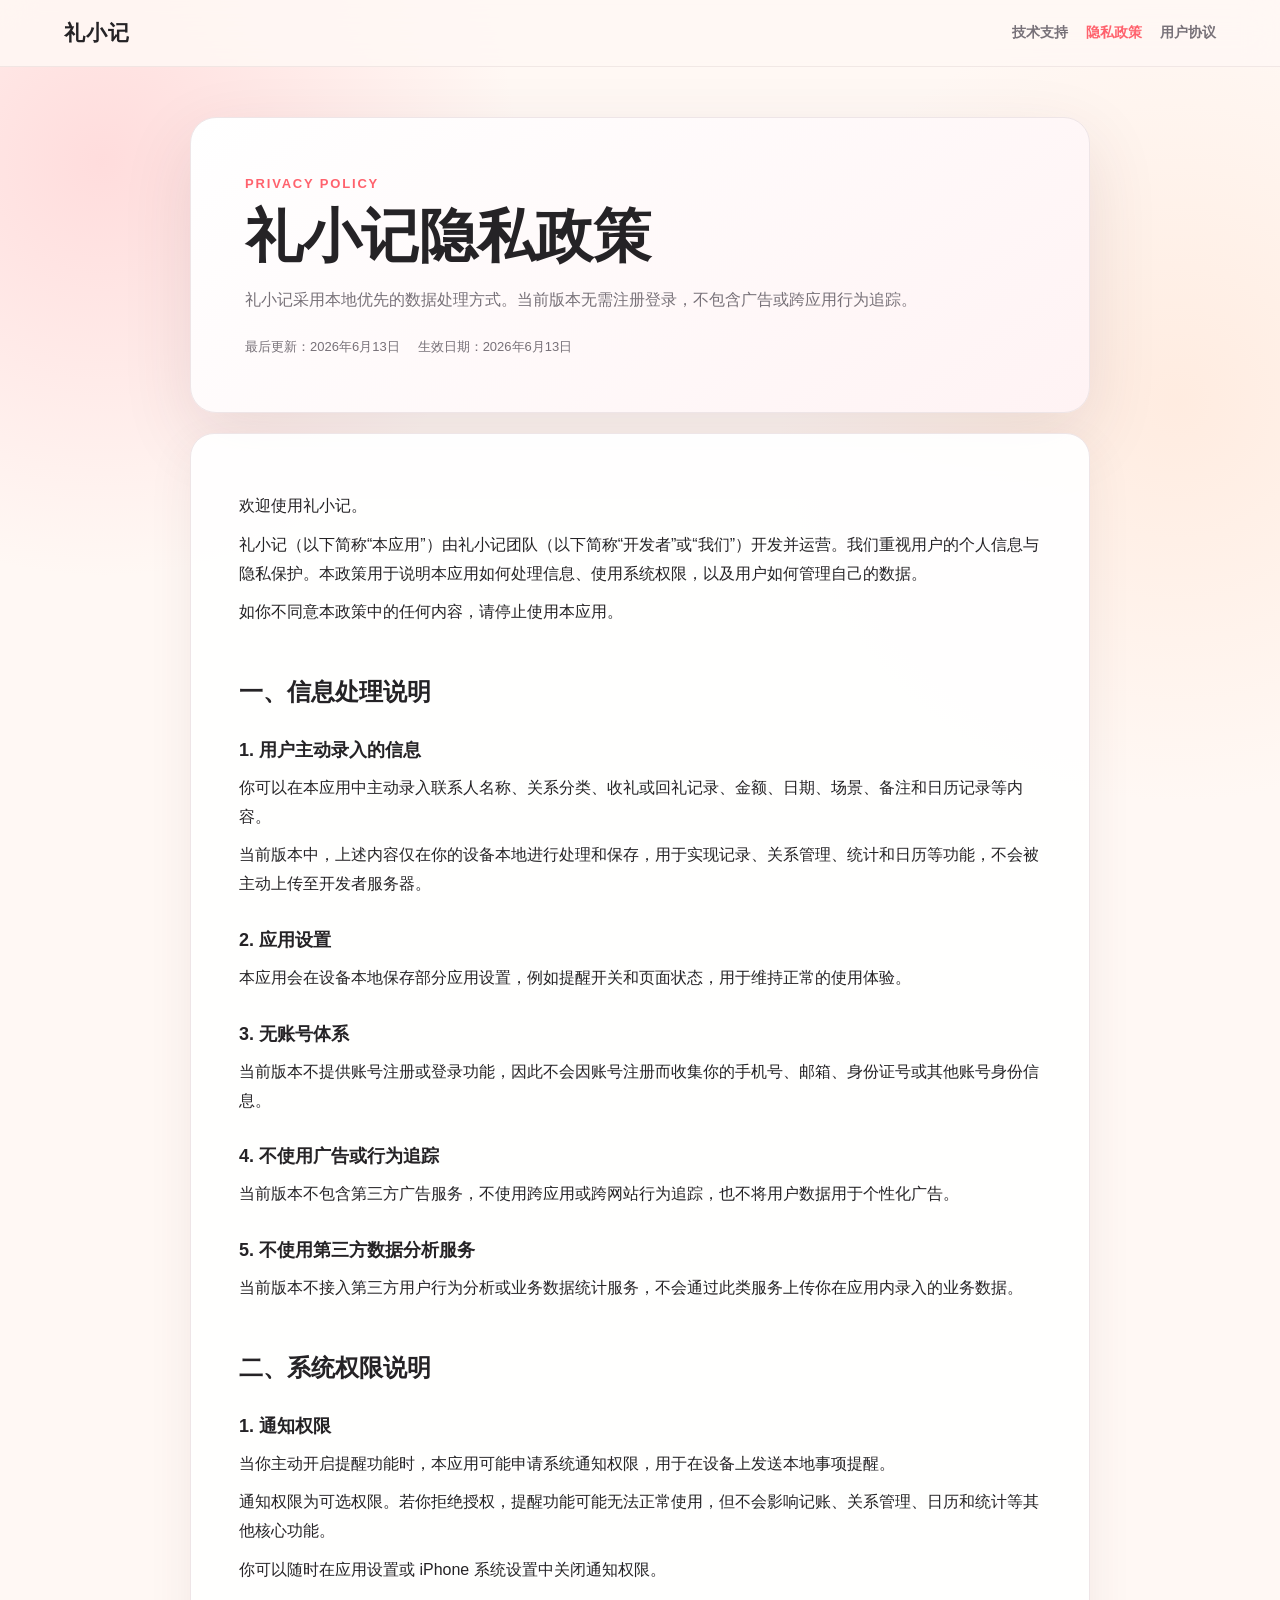
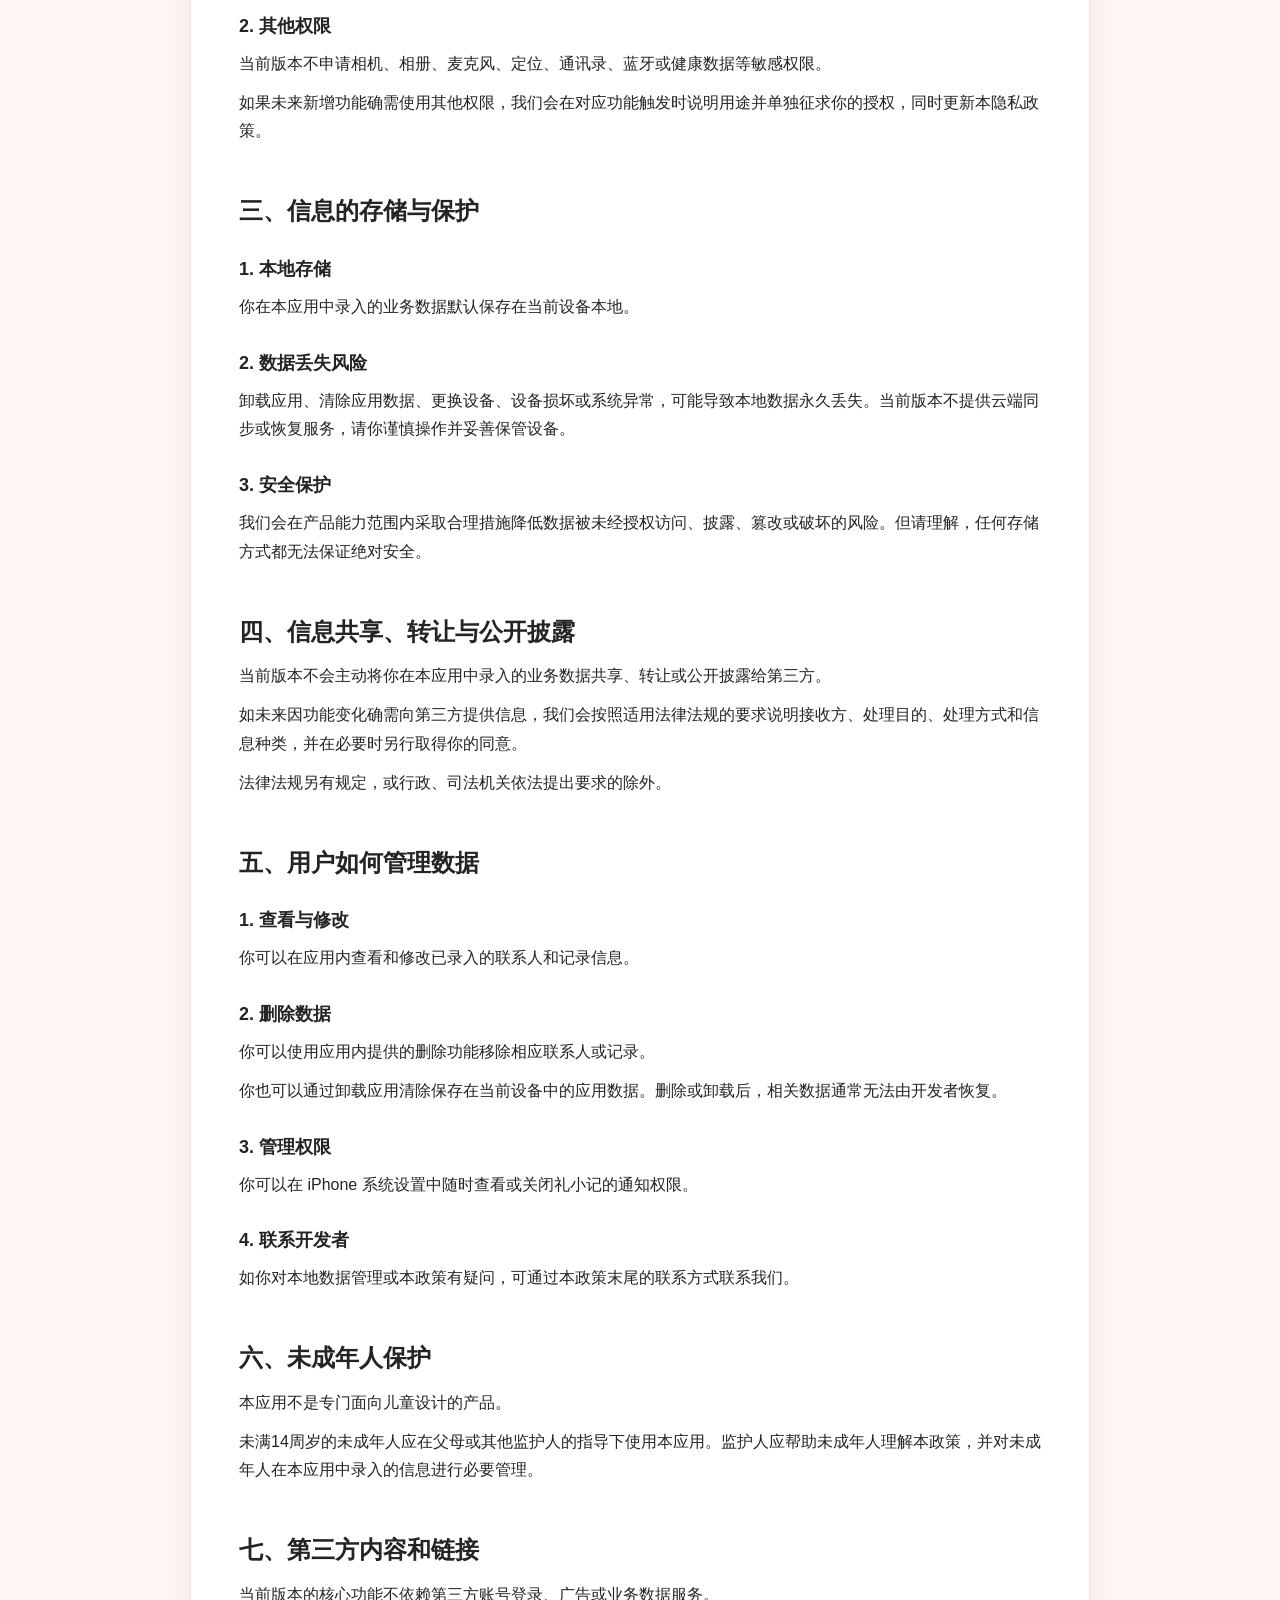
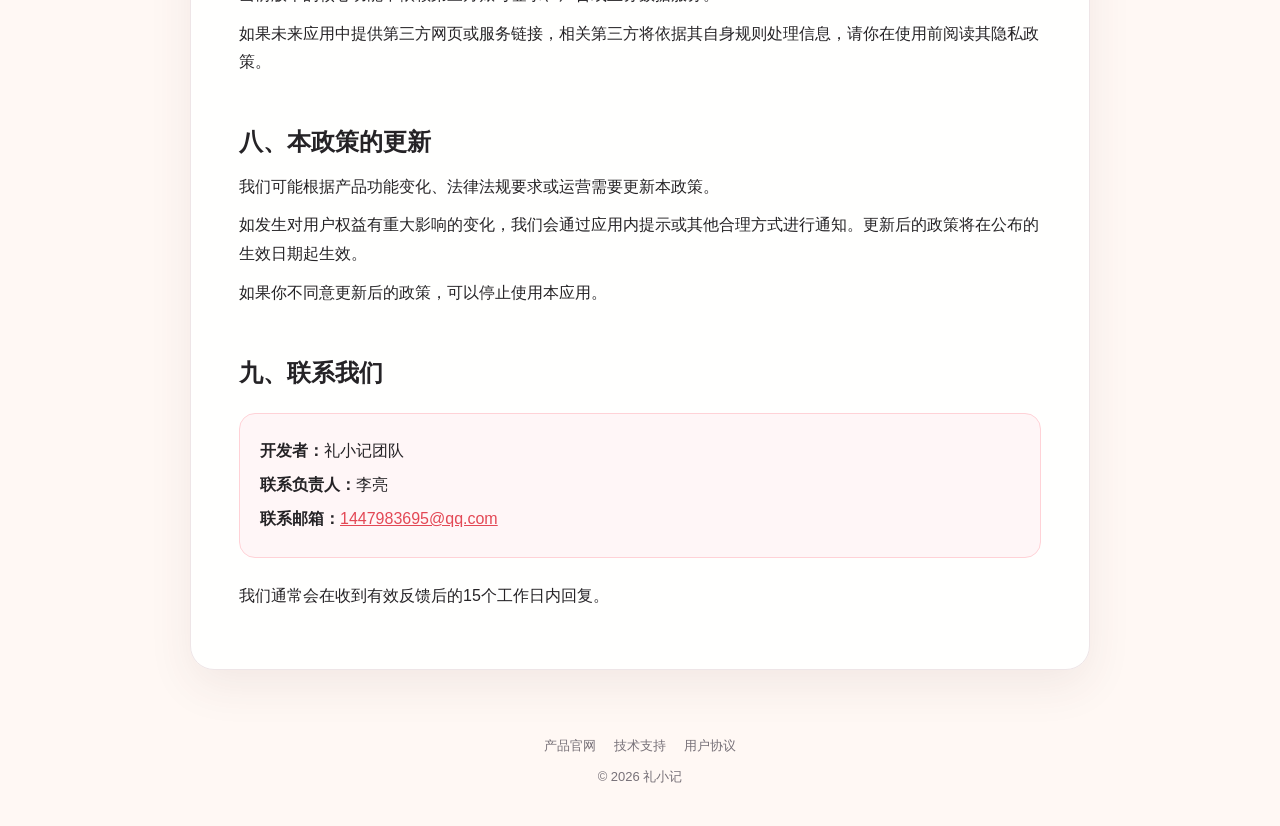
==== privacy.html @ 6ae8f080 "docs: publish App Store support pages" ====
<!DOCTYPE html>
<html lang="zh-CN">
<head>
  <meta charset="UTF-8">
  <meta name="viewport" content="width=device-width, initial-scale=1.0">
  <meta name="description" content="礼小记隐私政策，说明应用的信息处理、本地存储和权限使用方式。">
  <title>隐私政策 | 礼小记</title>
  <link rel="stylesheet" href="legal.css">
</head>
<body>
  <header class="legal-header">
    <a class="legal-brand" href="./">礼小记</a>
    <nav class="legal-nav" aria-label="法律与支持页面">
      <a href="support.html">技术支持</a>
      <a href="privacy.html" aria-current="page">隐私政策</a>
      <a href="terms.html">用户协议</a>
    </nav>
  </header>

  <main class="legal-main">
    <section class="legal-hero">
      <p class="legal-kicker">Privacy Policy</p>
      <h1>礼小记隐私政策</h1>
      <p class="legal-summary">礼小记采用本地优先的数据处理方式。当前版本无需注册登录，不包含广告或跨应用行为追踪。</p>
      <div class="legal-meta">
        <span>最后更新：2026年6月13日</span>
        <span>生效日期：2026年6月13日</span>
      </div>
    </section>

    <article class="legal-card">
      <p>欢迎使用礼小记。</p>
      <p>礼小记（以下简称“本应用”）由礼小记团队（以下简称“开发者”或“我们”）开发并运营。我们重视用户的个人信息与隐私保护。本政策用于说明本应用如何处理信息、使用系统权限，以及用户如何管理自己的数据。</p>
      <p>如你不同意本政策中的任何内容，请停止使用本应用。</p>

      <h2>一、信息处理说明</h2>
      <h3>1. 用户主动录入的信息</h3>
      <p>你可以在本应用中主动录入联系人名称、关系分类、收礼或回礼记录、金额、日期、场景、备注和日历记录等内容。</p>
      <p>当前版本中，上述内容仅在你的设备本地进行处理和保存，用于实现记录、关系管理、统计和日历等功能，不会被主动上传至开发者服务器。</p>

      <h3>2. 应用设置</h3>
      <p>本应用会在设备本地保存部分应用设置，例如提醒开关和页面状态，用于维持正常的使用体验。</p>

      <h3>3. 无账号体系</h3>
      <p>当前版本不提供账号注册或登录功能，因此不会因账号注册而收集你的手机号、邮箱、身份证号或其他账号身份信息。</p>

      <h3>4. 不使用广告或行为追踪</h3>
      <p>当前版本不包含第三方广告服务，不使用跨应用或跨网站行为追踪，也不将用户数据用于个性化广告。</p>

      <h3>5. 不使用第三方数据分析服务</h3>
      <p>当前版本不接入第三方用户行为分析或业务数据统计服务，不会通过此类服务上传你在应用内录入的业务数据。</p>

      <h2>二、系统权限说明</h2>
      <h3>1. 通知权限</h3>
      <p>当你主动开启提醒功能时，本应用可能申请系统通知权限，用于在设备上发送本地事项提醒。</p>
      <p>通知权限为可选权限。若你拒绝授权，提醒功能可能无法正常使用，但不会影响记账、关系管理、日历和统计等其他核心功能。</p>
      <p>你可以随时在应用设置或 iPhone 系统设置中关闭通知权限。</p>

      <h3>2. 其他权限</h3>
      <p>当前版本不申请相机、相册、麦克风、定位、通讯录、蓝牙或健康数据等敏感权限。</p>
      <p>如果未来新增功能确需使用其他权限，我们会在对应功能触发时说明用途并单独征求你的授权，同时更新本隐私政策。</p>

      <h2>三、信息的存储与保护</h2>
      <h3>1. 本地存储</h3>
      <p>你在本应用中录入的业务数据默认保存在当前设备本地。</p>

      <h3>2. 数据丢失风险</h3>
      <p>卸载应用、清除应用数据、更换设备、设备损坏或系统异常，可能导致本地数据永久丢失。当前版本不提供云端同步或恢复服务，请你谨慎操作并妥善保管设备。</p>

      <h3>3. 安全保护</h3>
      <p>我们会在产品能力范围内采取合理措施降低数据被未经授权访问、披露、篡改或破坏的风险。但请理解，任何存储方式都无法保证绝对安全。</p>

      <h2>四、信息共享、转让与公开披露</h2>
      <p>当前版本不会主动将你在本应用中录入的业务数据共享、转让或公开披露给第三方。</p>
      <p>如未来因功能变化确需向第三方提供信息，我们会按照适用法律法规的要求说明接收方、处理目的、处理方式和信息种类，并在必要时另行取得你的同意。</p>
      <p>法律法规另有规定，或行政、司法机关依法提出要求的除外。</p>

      <h2>五、用户如何管理数据</h2>
      <h3>1. 查看与修改</h3>
      <p>你可以在应用内查看和修改已录入的联系人和记录信息。</p>

      <h3>2. 删除数据</h3>
      <p>你可以使用应用内提供的删除功能移除相应联系人或记录。</p>
      <p>你也可以通过卸载应用清除保存在当前设备中的应用数据。删除或卸载后，相关数据通常无法由开发者恢复。</p>

      <h3>3. 管理权限</h3>
      <p>你可以在 iPhone 系统设置中随时查看或关闭礼小记的通知权限。</p>

      <h3>4. 联系开发者</h3>
      <p>如你对本地数据管理或本政策有疑问，可通过本政策末尾的联系方式联系我们。</p>

      <h2>六、未成年人保护</h2>
      <p>本应用不是专门面向儿童设计的产品。</p>
      <p>未满14周岁的未成年人应在父母或其他监护人的指导下使用本应用。监护人应帮助未成年人理解本政策，并对未成年人在本应用中录入的信息进行必要管理。</p>

      <h2>七、第三方内容和链接</h2>
      <p>当前版本的核心功能不依赖第三方账号登录、广告或业务数据服务。</p>
      <p>如果未来应用中提供第三方网页或服务链接，相关第三方将依据其自身规则处理信息，请你在使用前阅读其隐私政策。</p>

      <h2>八、本政策的更新</h2>
      <p>我们可能根据产品功能变化、法律法规要求或运营需要更新本政策。</p>
      <p>如发生对用户权益有重大影响的变化，我们会通过应用内提示或其他合理方式进行通知。更新后的政策将在公布的生效日期起生效。</p>
      <p>如果你不同意更新后的政策，可以停止使用本应用。</p>

      <h2>九、联系我们</h2>
      <div class="contact-box">
        <p><strong>开发者：</strong>礼小记团队</p>
        <p><strong>联系负责人：</strong>李亮</p>
        <p><strong>联系邮箱：</strong><a href="mailto:1447983695@qq.com">1447983695@qq.com</a></p>
      </div>
      <p>我们通常会在收到有效反馈后的15个工作日内回复。</p>
    </article>
  </main>

  <footer class="legal-footer">
    <nav>
      <a href="./">产品官网</a>
      <a href="support.html">技术支持</a>
      <a href="terms.html">用户协议</a>
    </nav>
    <span>© 2026 礼小记</span>
  </footer>
</body>
</html>
---- legal.css ----
:root {
  --page-bg: #fff8f4;
  --surface: rgba(255, 255, 255, 0.94);
  --ink: #252326;
  --muted: #777178;
  --accent: #ff626d;
  --accent-soft: #ffe1e4;
  --line: #eee5e7;
  --shadow: 0 24px 70px rgba(91, 49, 55, 0.12);
}

* {
  box-sizing: border-box;
}

html {
  scroll-behavior: smooth;
}

body {
  margin: 0;
  min-height: 100vh;
  color: var(--ink);
  background:
    radial-gradient(circle at 8% 4%, rgba(255, 167, 175, 0.34), transparent 26rem),
    radial-gradient(circle at 92% 10%, rgba(255, 216, 192, 0.38), transparent 25rem),
    var(--page-bg);
  font-family: -apple-system, BlinkMacSystemFont, "PingFang SC", "Microsoft YaHei", sans-serif;
  line-height: 1.8;
}

a {
  color: #e34855;
}

.legal-header {
  position: sticky;
  top: 0;
  z-index: 10;
  display: flex;
  align-items: center;
  justify-content: space-between;
  gap: 20px;
  padding: 14px clamp(18px, 5vw, 64px);
  background: rgba(255, 248, 244, 0.88);
  border-bottom: 1px solid rgba(122, 91, 96, 0.1);
  backdrop-filter: blur(16px);
}

.legal-brand {
  color: var(--ink);
  text-decoration: none;
  font-size: 21px;
  font-weight: 900;
  letter-spacing: 0.05em;
}

.legal-nav {
  display: flex;
  flex-wrap: wrap;
  justify-content: flex-end;
  gap: 8px 18px;
}

.legal-nav a {
  color: var(--muted);
  text-decoration: none;
  font-size: 14px;
  font-weight: 700;
}

.legal-nav a[aria-current="page"] {
  color: var(--accent);
}

.legal-main {
  width: min(900px, calc(100% - 28px));
  margin: 50px auto 64px;
}

.legal-hero {
  margin-bottom: 20px;
  padding: clamp(28px, 6vw, 54px);
  border: 1px solid var(--line);
  border-radius: 26px;
  background: linear-gradient(145deg, #fff, #fff3f4);
  box-shadow: var(--shadow);
}

.legal-kicker {
  margin: 0 0 8px;
  color: var(--accent);
  font-size: 13px;
  font-weight: 900;
  letter-spacing: 0.14em;
  text-transform: uppercase;
}

.legal-hero h1 {
  margin: 0;
  font-size: clamp(34px, 7vw, 58px);
  line-height: 1.15;
}

.legal-summary {
  max-width: 680px;
  margin: 16px 0 0;
  color: var(--muted);
  font-size: 16px;
}

.legal-meta {
  display: flex;
  flex-wrap: wrap;
  gap: 8px 18px;
  margin-top: 20px;
  color: var(--muted);
  font-size: 13px;
}

.legal-card {
  padding: clamp(24px, 5vw, 48px);
  border: 1px solid var(--line);
  border-radius: 24px;
  background: var(--surface);
  box-shadow: 0 16px 45px rgba(91, 49, 55, 0.08);
}

.legal-card h2 {
  margin: 42px 0 14px;
  padding-top: 6px;
  font-size: 24px;
  line-height: 1.4;
}

.legal-card h2:first-child {
  margin-top: 0;
}

.legal-card h3 {
  margin: 28px 0 10px;
  font-size: 18px;
  line-height: 1.5;
}

.legal-card p {
  margin: 10px 0;
}

.legal-card ul,
.legal-card ol {
  padding-left: 24px;
}

.legal-card li {
  margin: 7px 0;
}

.contact-box {
  margin: 24px 0;
  padding: 18px 20px;
  border: 1px solid #ffd2d7;
  border-radius: 16px;
  background: #fff6f7;
}

.contact-box p {
  margin: 5px 0;
}

.faq {
  margin-top: 18px;
  border-top: 1px solid var(--line);
}

.faq section {
  padding: 20px 0;
  border-bottom: 1px solid var(--line);
}

.faq h3 {
  margin: 0 0 8px;
}

.faq p {
  margin: 0;
  color: #555056;
}

.legal-footer {
  padding: 0 18px 38px;
  color: var(--muted);
  text-align: center;
  font-size: 13px;
}

.legal-footer nav {
  display: flex;
  flex-wrap: wrap;
  justify-content: center;
  gap: 8px 18px;
  margin-bottom: 8px;
}

.legal-footer a {
  color: var(--muted);
  text-decoration: none;
}

@media (max-width: 640px) {
  .legal-header {
    align-items: flex-start;
    flex-direction: column;
    gap: 8px;
  }

  .legal-nav {
    justify-content: flex-start;
  }

  .legal-main {
    margin-top: 24px;
  }
}
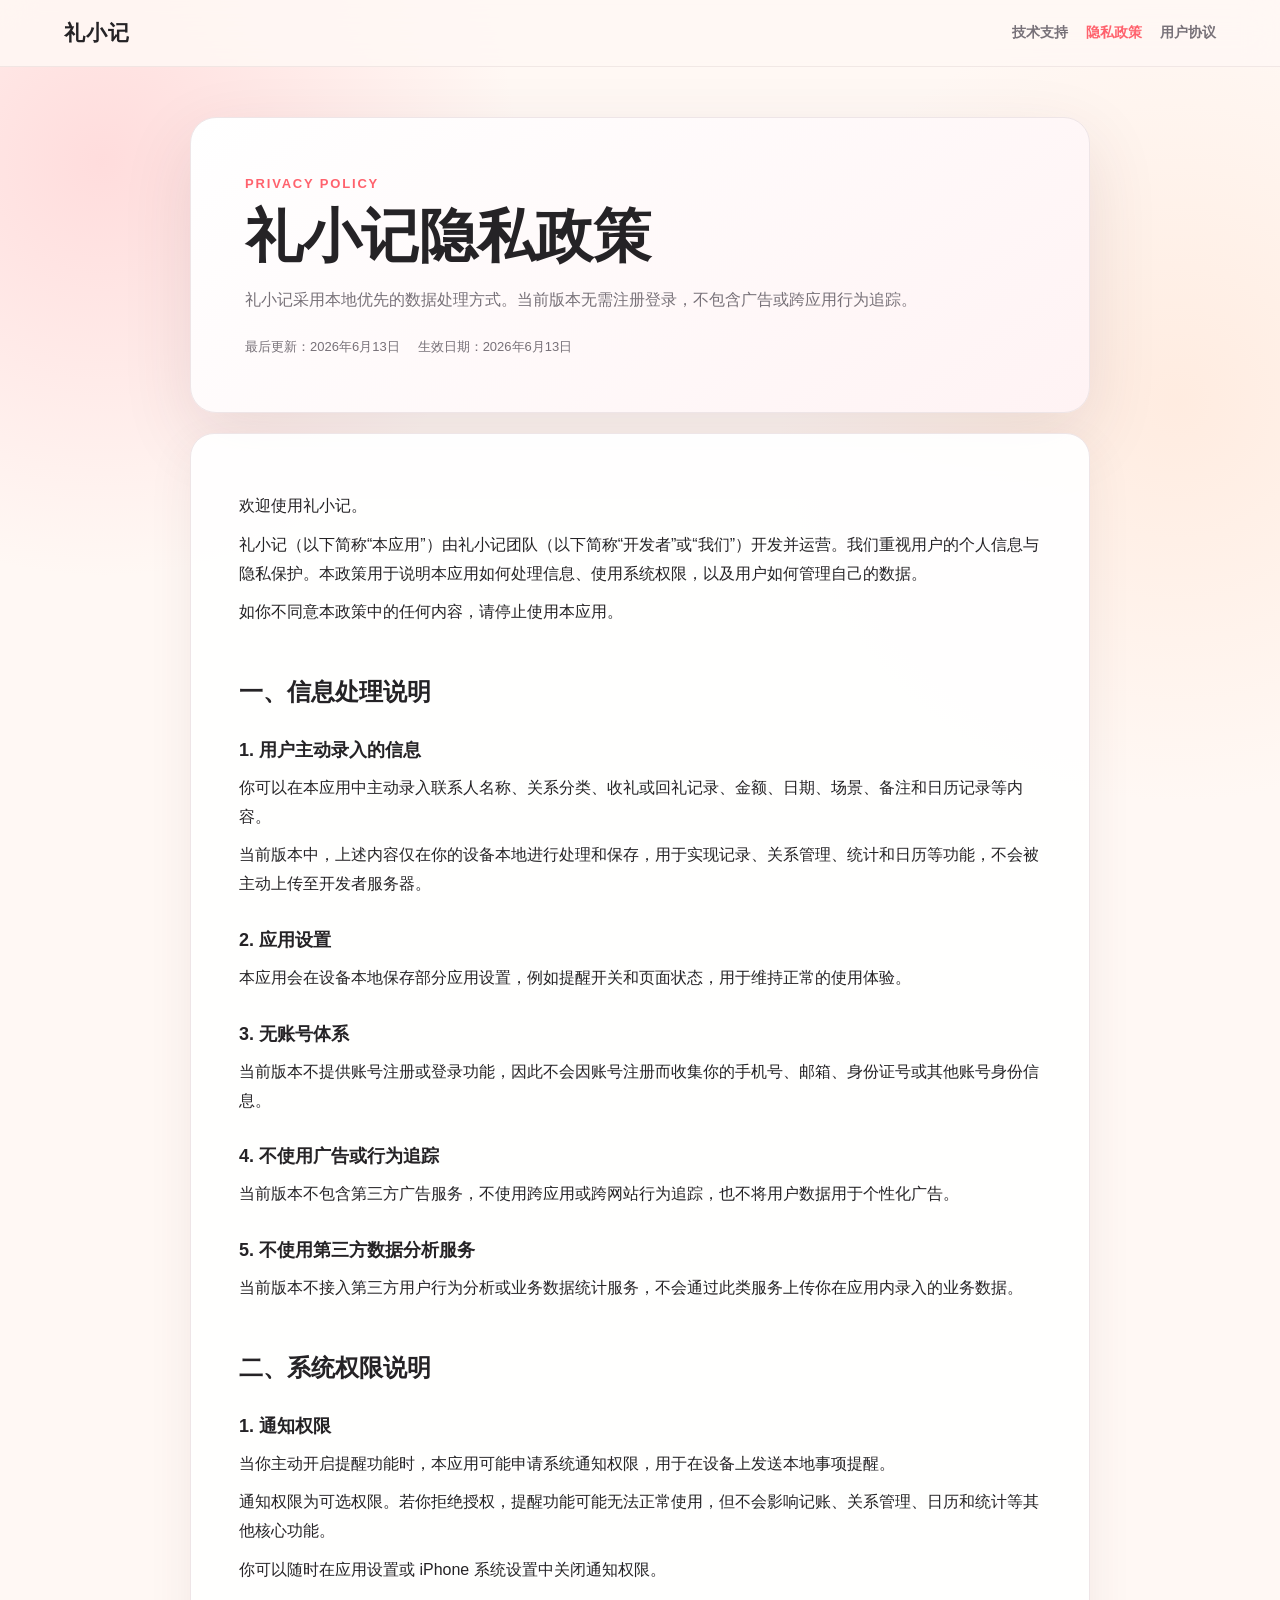
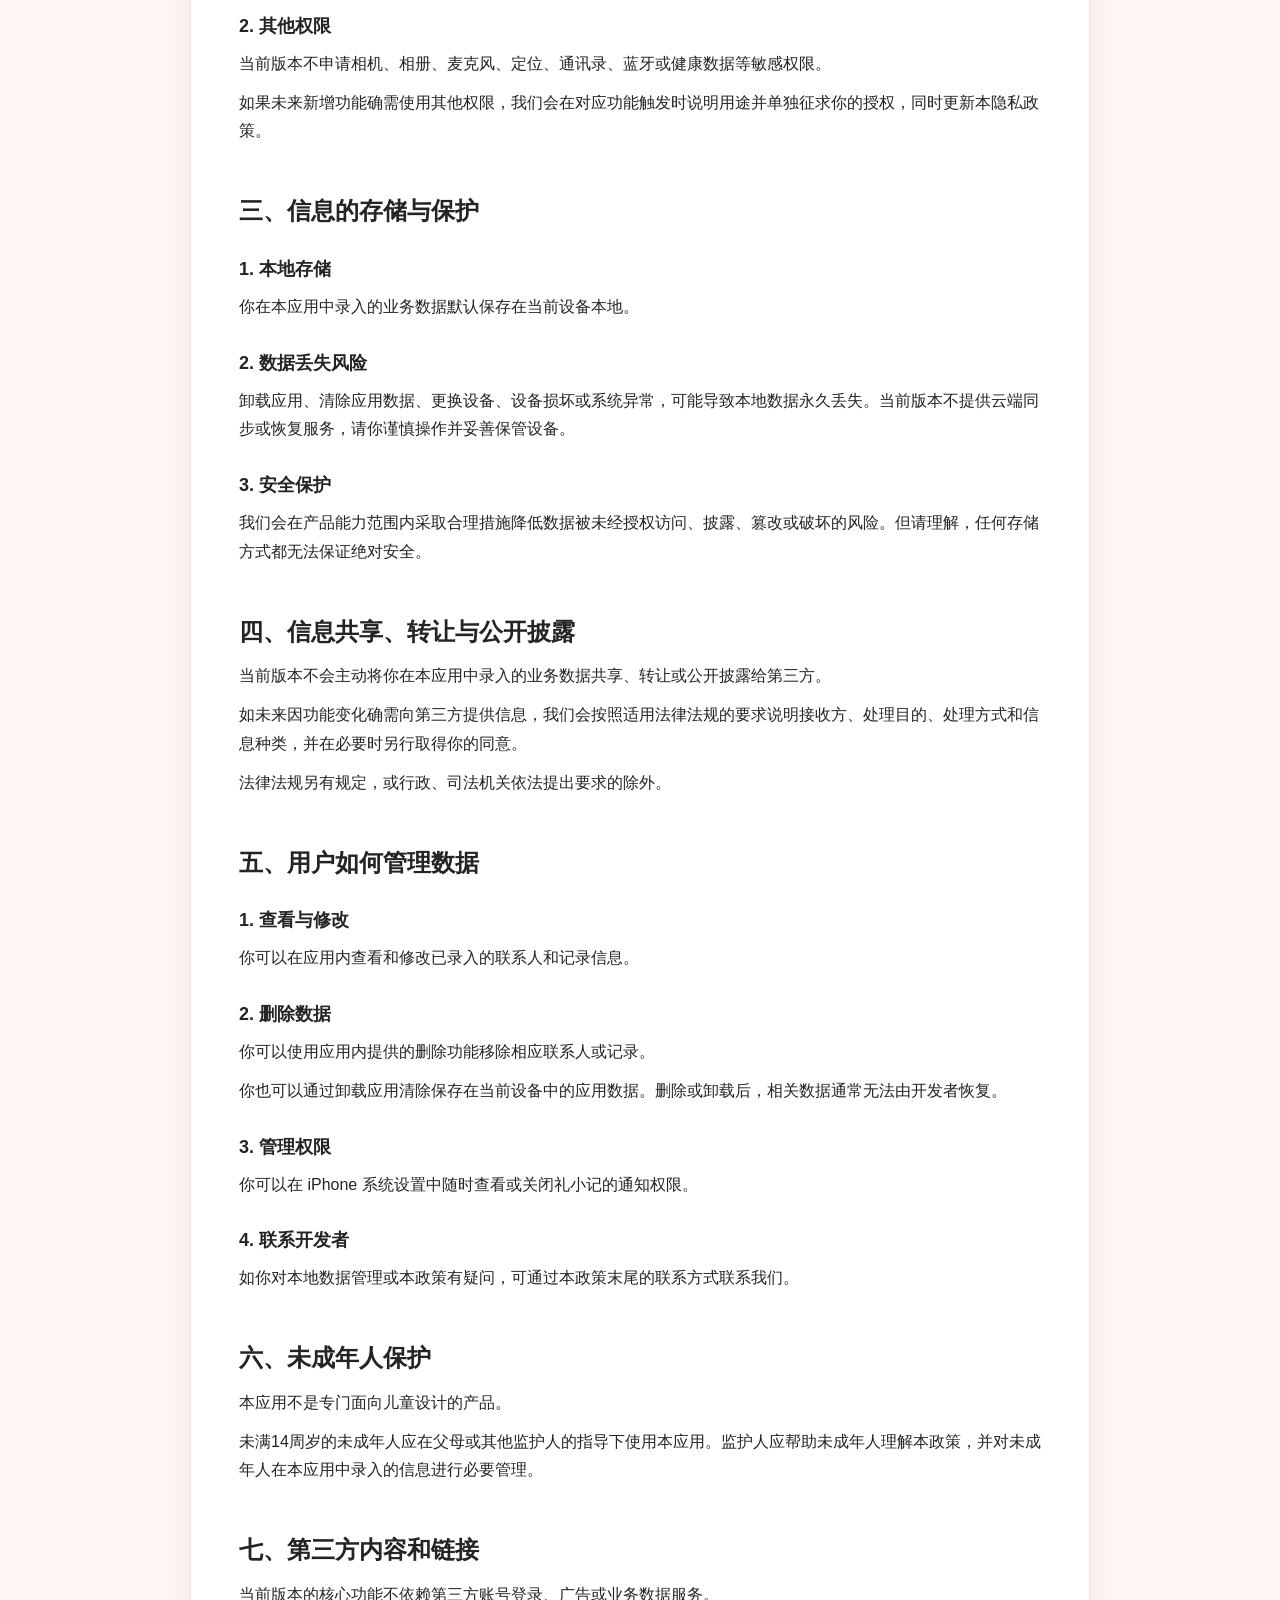
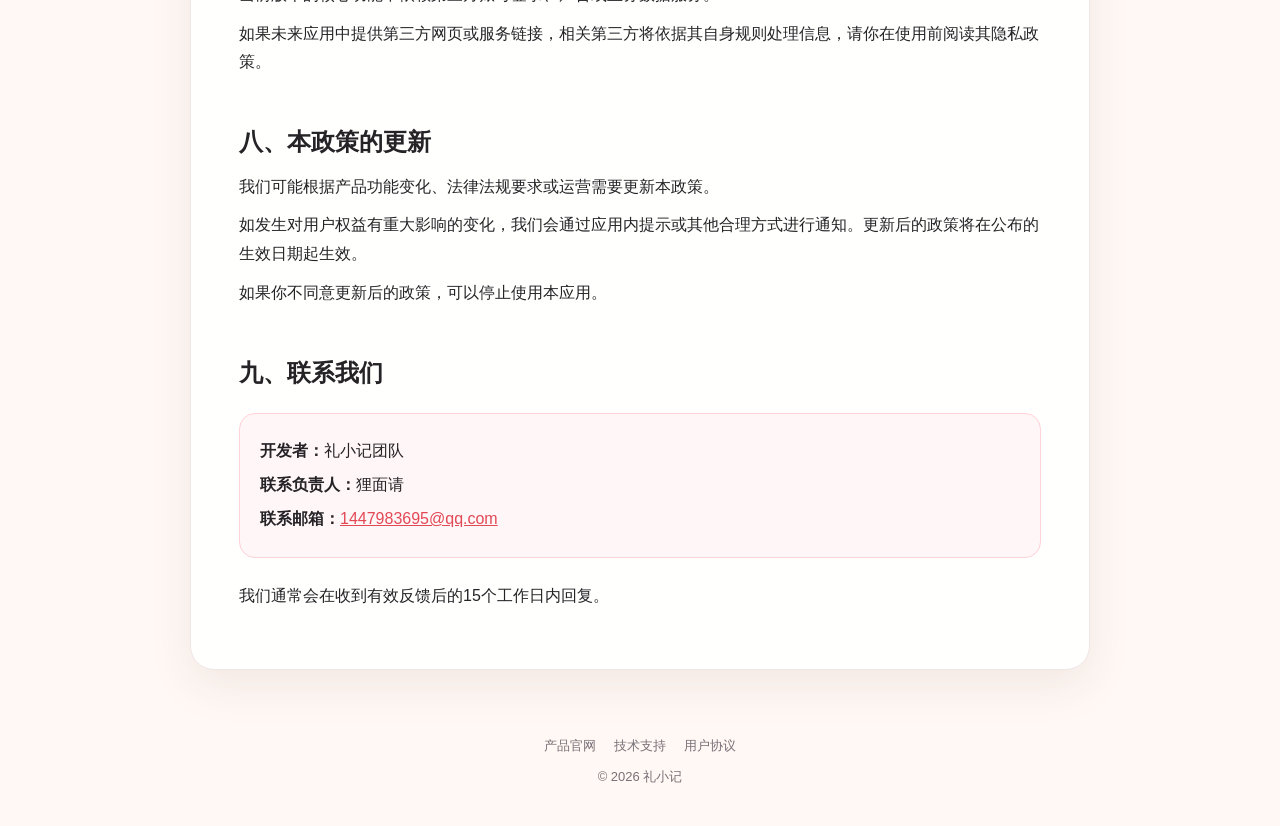
==== commit 946573da: "docs: replace public contact name" ====
--- a/privacy.html
+++ b/privacy.html
@@ -105,7 +105,7 @@
       <h2>九、联系我们</h2>
       <div class="contact-box">
         <p><strong>开发者：</strong>礼小记团队</p>
-        <p><strong>联系负责人：</strong>李亮</p>
+        <p><strong>联系负责人：</strong>狸面请</p>
         <p><strong>联系邮箱：</strong><a href="mailto:1447983695@qq.com">1447983695@qq.com</a></p>
       </div>
       <p>我们通常会在收到有效反馈后的15个工作日内回复。</p>
